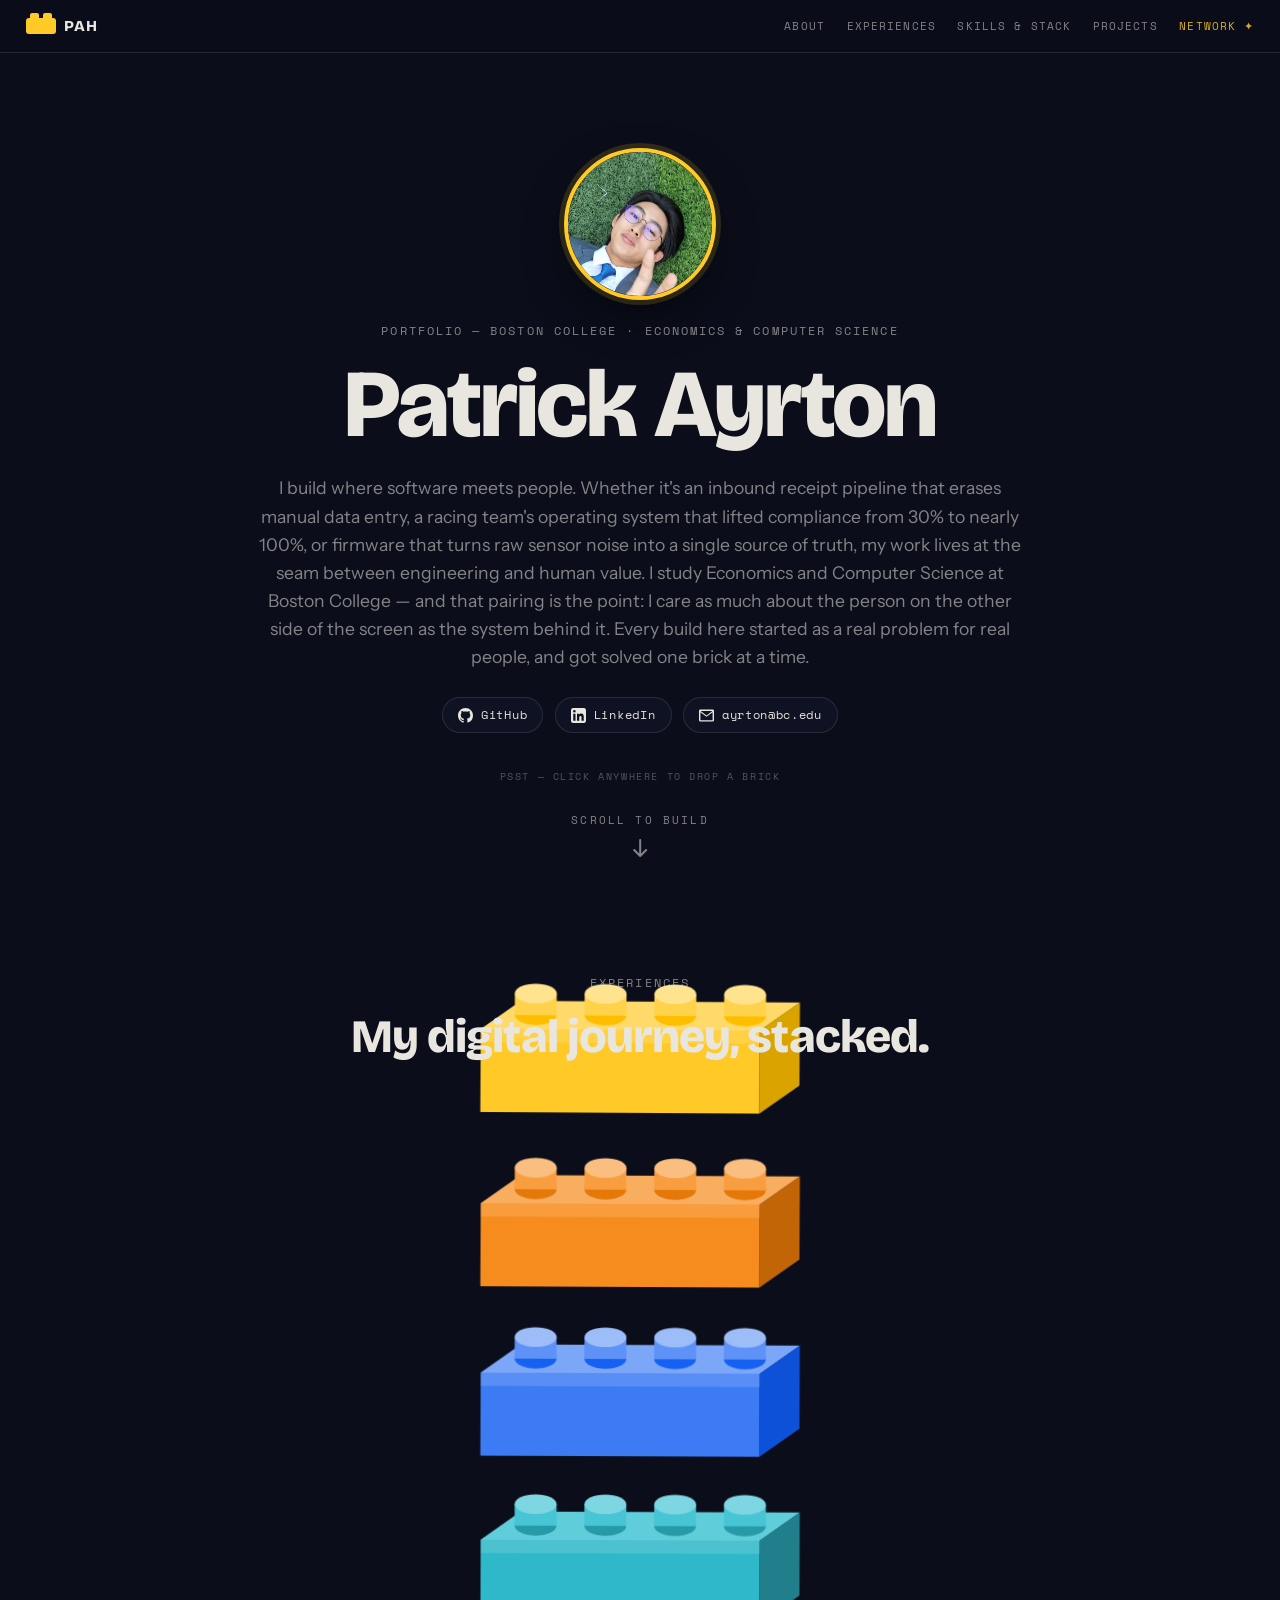
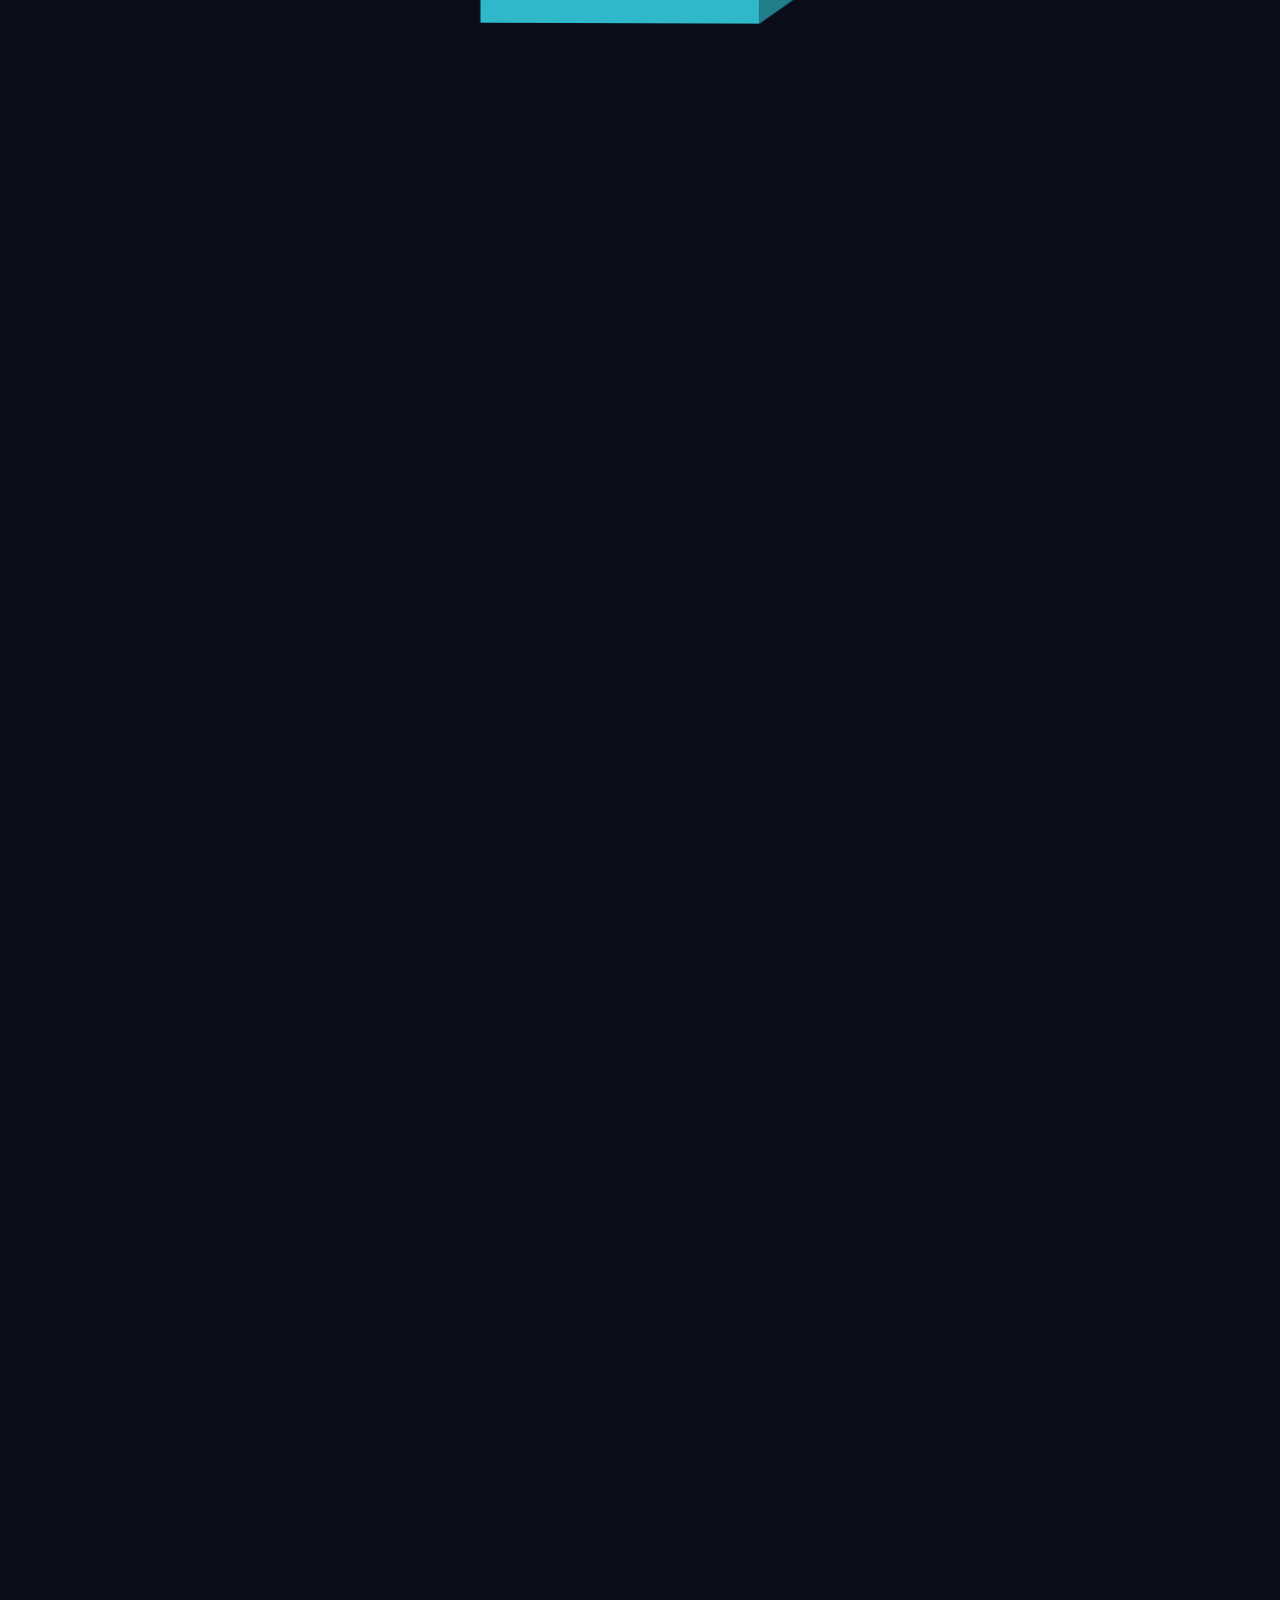
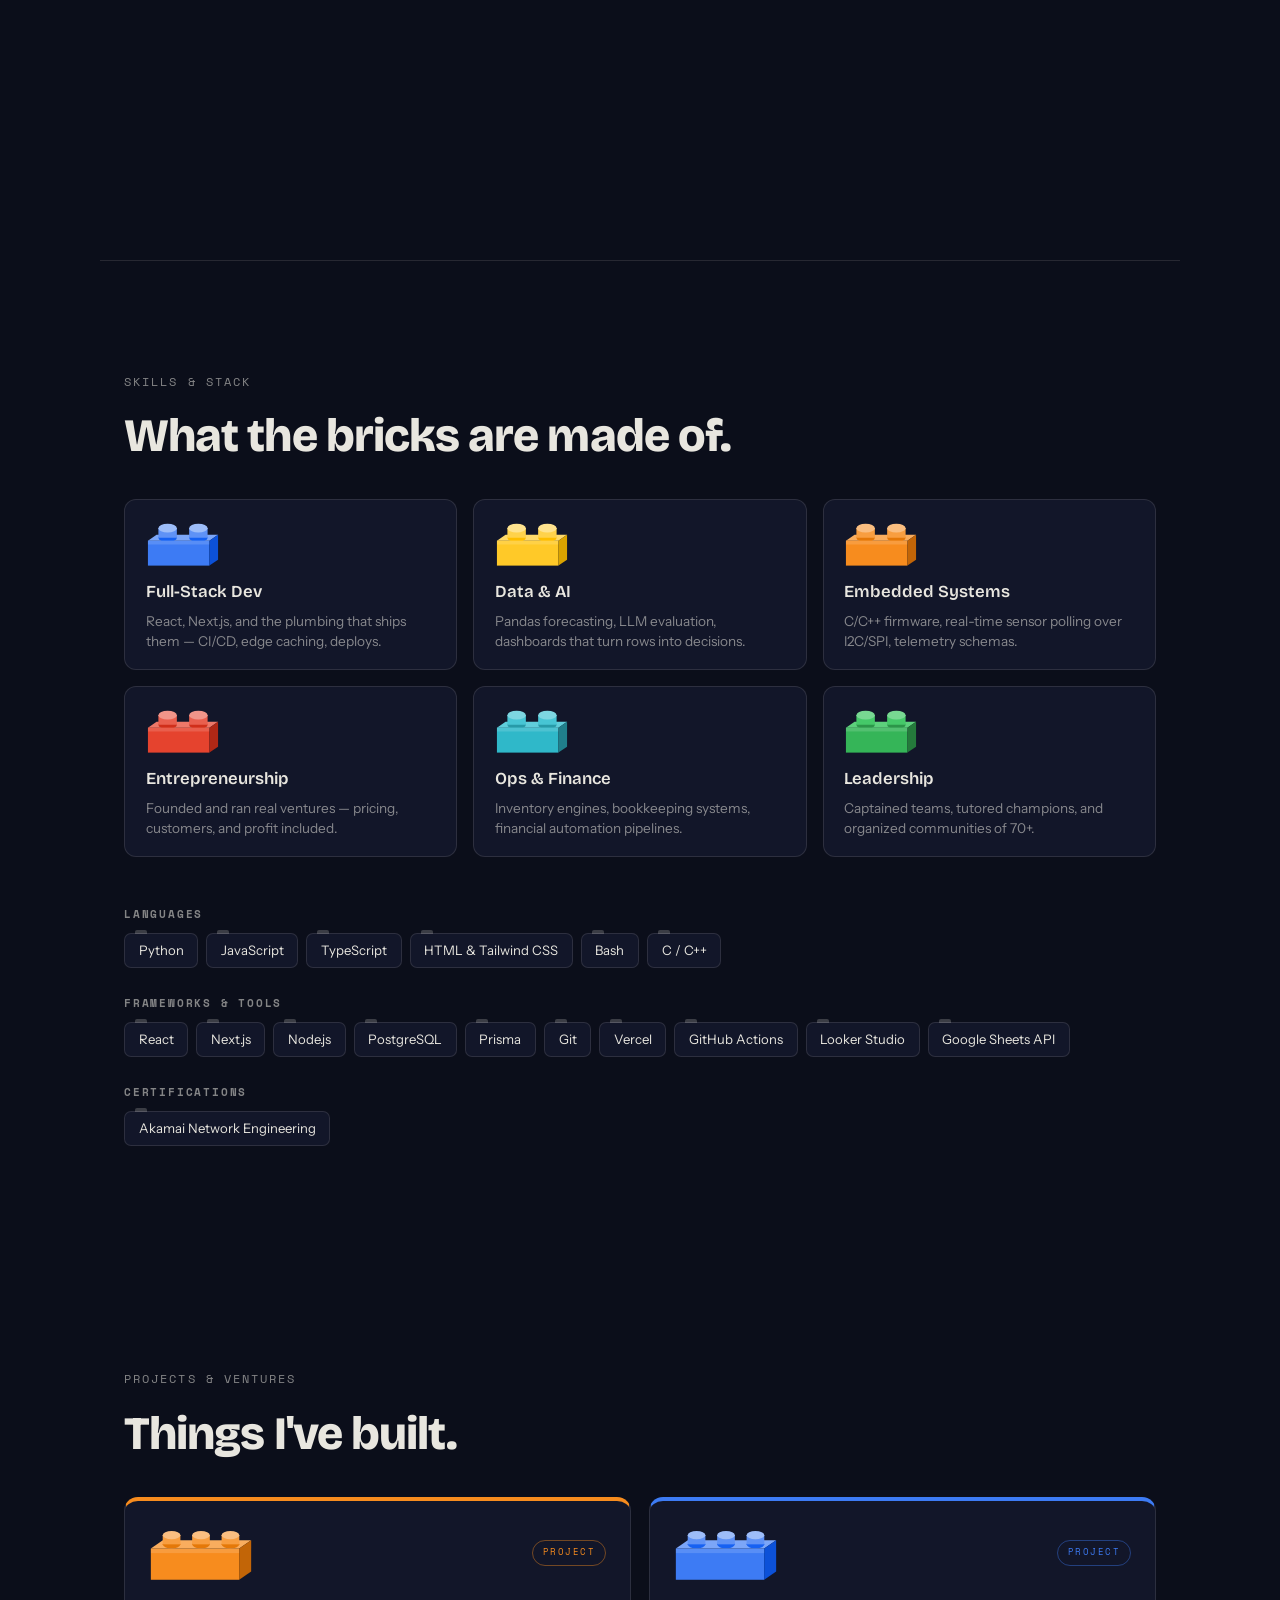
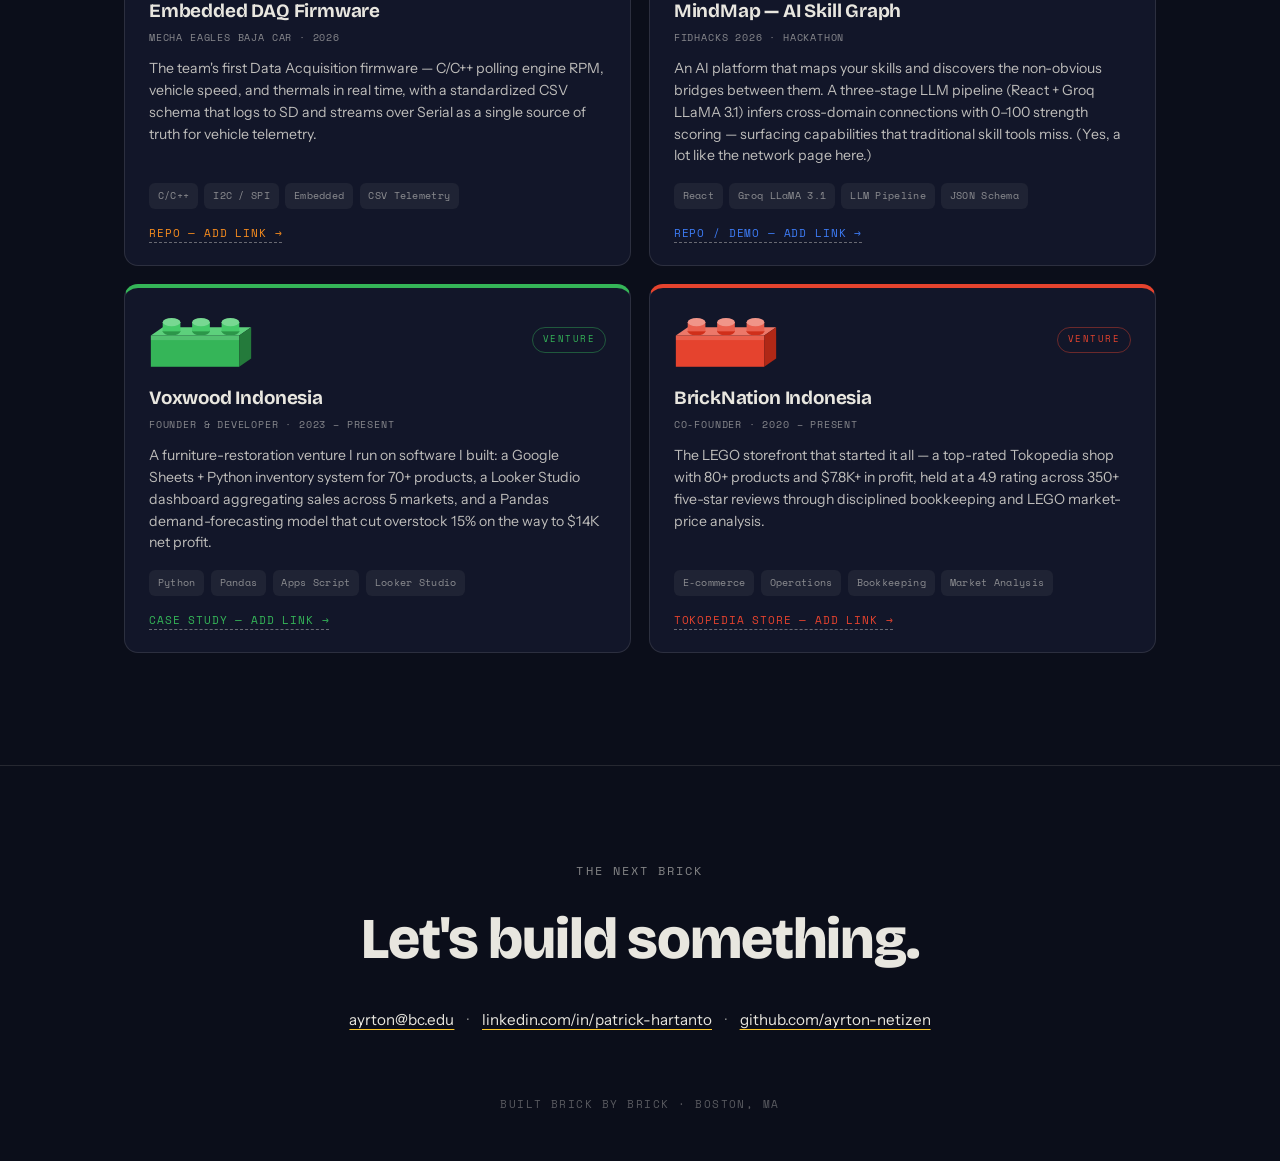
==== index.html @ 3fd34d38 "The Build — LEGO portfolio: scroll-stacked experience tower, skill web, projects & about Co-Authored" ====
<!DOCTYPE html>
<html lang="en">
<head>
<meta charset="UTF-8">
<meta name="viewport" content="width=device-width, initial-scale=1.0">
<title>Patrick Ayrton Hartanto — The Build</title>
<meta name="description" content="Portfolio of Patrick Ayrton Hartanto — software development × the tech side of business. Every experience is a brick.">
<link rel="preconnect" href="https://fonts.googleapis.com">
<link rel="preconnect" href="https://fonts.gstatic.com" crossorigin>
<link href="https://fonts.googleapis.com/css2?family=Bricolage+Grotesque:opsz,wght@12..96,400;12..96,600;12..96,800&family=Instrument+Sans:wght@400;500;600&family=Space+Mono:wght@400;700&display=swap" rel="stylesheet">
<link rel="stylesheet" href="css/style.css?v=11">
<link rel="icon" href="data:image/svg+xml,<svg xmlns='http://www.w3.org/2000/svg' viewBox='0 0 100 100'><rect x='10' y='35' width='80' height='50' rx='8' fill='%23FFC928'/><circle cx='30' cy='35' r='10' fill='%23FFC928'/><circle cx='70' cy='35' r='10' fill='%23FFC928'/></svg>">
</head>
<body>

<header class="site-nav">
  <a class="logo" href="#about" aria-label="Back to top">
    <span class="logo-brick" aria-hidden="true"><i></i><i></i></span>
    <span class="logo-text">PAH</span>
  </a>
  <nav>
    <a href="#about">About</a>
    <a href="#experiences">Experiences</a>
    <a href="#skills">Skills &amp; Stack</a>
    <a href="#projects">Projects</a>
    <a class="nav-fun" href="network.html">Network <span aria-hidden="true">✦</span></a>
  </nav>
</header>

<!-- ——— About ——— -->
<section class="about" id="about">
  <canvas id="hero-bricks" aria-hidden="true"></canvas>
  <div class="about-inner">
  <img class="avatar" src="assets/profile.png" alt="Patrick Ayrton lying on a turf field, reaching toward the camera" width="152" height="152">
  <p class="eyebrow">Portfolio — Boston College · Economics &amp; Computer Science</p>
  <h1>Patrick Ayrton</h1>
  <p class="about-summary">
    I build where software meets people. Whether it's an inbound receipt pipeline
    that erases manual data entry, a racing team's operating system that lifted
    compliance from 30% to nearly 100%, or firmware that turns raw sensor noise
    into a single source of truth, my work lives at the seam between engineering
    and human value. I study Economics and Computer Science at Boston College —
    and that pairing is the point: I care as much about the person on the other
    side of the screen as the system behind it. Every build here started as a
    real problem for real people, and got solved one brick at a time.
  </p>
  <div class="social-row">
    <a class="social-pill" href="https://github.com/ayrton-netizen" target="_blank" rel="noopener">
      <svg width="15" height="15" viewBox="0 0 16 16" fill="currentColor" aria-hidden="true"><path d="M8 0C3.58 0 0 3.58 0 8c0 3.54 2.29 6.53 5.47 7.59.4.07.55-.17.55-.38 0-.19-.01-.82-.01-1.49-2.01.37-2.53-.49-2.69-.94-.09-.23-.48-.94-.82-1.13-.28-.15-.68-.52-.01-.53.63-.01 1.08.58 1.23.82.72 1.21 1.87.87 2.33.66.07-.52.28-.87.51-1.07-1.78-.2-3.64-.89-3.64-3.95 0-.87.31-1.59.82-2.15-.08-.2-.36-1.02.08-2.12 0 0 .67-.21 2.2.82.64-.18 1.32-.27 2-.27s1.36.09 2 .27c1.53-1.04 2.2-.82 2.2-.82.44 1.1.16 1.92.08 2.12.51.56.82 1.27.82 2.15 0 3.07-1.87 3.75-3.65 3.95.29.25.54.73.54 1.48 0 1.07-.01 1.93-.01 2.2 0 .21.15.46.55.38A8.01 8.01 0 0 0 16 8c0-4.42-3.58-8-8-8z"/></svg>
      GitHub
    </a>
    <a class="social-pill" href="https://www.linkedin.com/in/patrick-hartanto/" target="_blank" rel="noopener">
      <svg width="15" height="15" viewBox="0 0 16 16" fill="currentColor" aria-hidden="true"><path d="M13.6 0H2.4A2.4 2.4 0 0 0 0 2.4v11.2A2.4 2.4 0 0 0 2.4 16h11.2a2.4 2.4 0 0 0 2.4-2.4V2.4A2.4 2.4 0 0 0 13.6 0zM4.8 13.6H2.4V6h2.4v7.6zM3.6 4.9a1.4 1.4 0 1 1 0-2.8 1.4 1.4 0 0 1 0 2.8zm10 8.7h-2.4V9.9c0-.9-.3-1.5-1.1-1.5-.6 0-1 .4-1.2.8-.1.2-.1.4-.1.6v3.8H6.4V6h2.4v1c.3-.5.9-1.2 2.2-1.2 1.6 0 2.6 1 2.6 3.2v4.6z"/></svg>
      LinkedIn
    </a>
    <a class="social-pill" href="mailto:ayrton@bc.edu">
      <svg width="15" height="15" viewBox="0 0 16 16" fill="currentColor" aria-hidden="true"><path d="M0 3a1.5 1.5 0 0 1 1.5-1.5h13A1.5 1.5 0 0 1 16 3v10a1.5 1.5 0 0 1-1.5 1.5h-13A1.5 1.5 0 0 1 0 13V3zm1.7.2 6.3 4.7 6.3-4.7H1.7zM14.5 4.6 8 9.4 1.5 4.6V13h13V4.6z"/></svg>
      ayrton@bc.edu
    </a>
  </div>
  <p class="hero-hint">psst — click anywhere to drop a brick</p>
  </div>
  <div class="scroll-cue" aria-hidden="true">
    <span>Scroll to build</span>
    <svg width="16" height="22" viewBox="0 0 16 22" fill="none"><path d="M8 2v16m0 0l-6-6m6 6l6-6" stroke="currentColor" stroke-width="2" stroke-linecap="round" stroke-linejoin="round"/></svg>
  </div>
</section>

<!-- ——— Experiences: the tower ——— -->
<section class="tower-scrolly" id="experiences">
  <div class="tower-stage">
    <div class="tower-head">
      <p class="eyebrow">Experiences</p>
      <h2>My digital journey, stacked.</h2>
      <p class="tower-count" id="tower-count"></p>
    </div>
    <div class="tower" id="tower"></div>
  </div>
</section>

<!-- ——— Skills & stack ——— -->
<section class="skills" id="skills">
  <p class="eyebrow">Skills &amp; Stack</p>
  <h2>What the bricks are made of.</h2>
  <div class="skill-grid" id="skill-grid"></div>
  <div class="stack-groups">
    <div class="stack-group">
      <h3>Languages</h3>
      <div class="chip-row">
        <span class="tech-chip">Python</span><span class="tech-chip">JavaScript</span>
        <span class="tech-chip">TypeScript</span><span class="tech-chip">HTML &amp; Tailwind CSS</span>
        <span class="tech-chip">Bash</span><span class="tech-chip">C / C++</span>
      </div>
    </div>
    <div class="stack-group">
      <h3>Frameworks &amp; Tools</h3>
      <div class="chip-row">
        <span class="tech-chip">React</span><span class="tech-chip">Next.js</span>
        <span class="tech-chip">Node.js</span><span class="tech-chip">PostgreSQL</span>
        <span class="tech-chip">Prisma</span><span class="tech-chip">Git</span>
        <span class="tech-chip">Vercel</span><span class="tech-chip">GitHub Actions</span>
        <span class="tech-chip">Looker Studio</span><span class="tech-chip">Google Sheets API</span>
      </div>
    </div>
    <div class="stack-group">
      <h3>Certifications</h3>
      <div class="chip-row"><span class="tech-chip">Akamai Network Engineering</span></div>
    </div>
  </div>
</section>

<!-- ——— Projects & Ventures ——— -->
<section class="projects" id="projects">
  <p class="eyebrow">Projects &amp; Ventures</p>
  <h2>Things I've built.</h2>
  <div class="project-grid">

    <article class="project-card" style="--accent:#f78c1e">
      <div class="project-top">
        <div class="project-brick" data-color="#f78c1e"></div>
        <span class="project-tag">Project</span>
      </div>
      <h3>Embedded DAQ Firmware</h3>
      <p class="project-meta">Mecha Eagles Baja Car · 2026</p>
      <p class="project-desc">The team's first Data Acquisition firmware — C/C++ polling engine
      RPM, vehicle speed, and thermals in real time, with a standardized CSV schema that logs
      to SD and streams over Serial as a single source of truth for vehicle telemetry.</p>
      <div class="project-tech"><span>C/C++</span><span>I2C / SPI</span><span>Embedded</span><span>CSV Telemetry</span></div>
      <a class="project-link placeholder-link" href="#" title="Add a repo or write-up link">Repo — add link →</a>
    </article>

    <article class="project-card" style="--accent:#3d7bf4">
      <div class="project-top">
        <div class="project-brick" data-color="#3d7bf4"></div>
        <span class="project-tag">Project</span>
      </div>
      <h3>MindMap — AI Skill Graph</h3>
      <p class="project-meta">FidHacks 2026 · Hackathon</p>
      <p class="project-desc">An AI platform that maps your skills and discovers the non-obvious
      bridges between them. A three-stage LLM pipeline (React + Groq LLaMA 3.1) infers
      cross-domain connections with 0–100 strength scoring — surfacing capabilities that
      traditional skill tools miss. (Yes, a lot like the network page here.)</p>
      <div class="project-tech"><span>React</span><span>Groq LLaMA 3.1</span><span>LLM Pipeline</span><span>JSON Schema</span></div>
      <a class="project-link placeholder-link" href="#" title="Add a repo or demo link">Repo / demo — add link →</a>
    </article>

    <article class="project-card" style="--accent:#35b558">
      <div class="project-top">
        <div class="project-brick" data-color="#35b558"></div>
        <span class="project-tag venture">Venture</span>
      </div>
      <h3>Voxwood Indonesia</h3>
      <p class="project-meta">Founder &amp; Developer · 2023 – Present</p>
      <p class="project-desc">A furniture-restoration venture I run on software I built: a Google
      Sheets + Python inventory system for 70+ products, a Looker Studio dashboard aggregating
      sales across 5 markets, and a Pandas demand-forecasting model that cut overstock 15% on
      the way to $14K net profit.</p>
      <div class="project-tech"><span>Python</span><span>Pandas</span><span>Apps Script</span><span>Looker Studio</span></div>
      <a class="project-link placeholder-link" href="#" title="Add a link if you'd like">Case study — add link →</a>
    </article>

    <article class="project-card" style="--accent:#e5432e">
      <div class="project-top">
        <div class="project-brick" data-color="#e5432e"></div>
        <span class="project-tag venture">Venture</span>
      </div>
      <h3>BrickNation Indonesia</h3>
      <p class="project-meta">Co-Founder · 2020 – Present</p>
      <p class="project-desc">The LEGO storefront that started it all — a top-rated Tokopedia shop
      with 80+ products and $7.8K+ in profit, held at a 4.9 rating across 350+ five-star reviews
      through disciplined bookkeeping and LEGO market-price analysis.</p>
      <div class="project-tech"><span>E-commerce</span><span>Operations</span><span>Bookkeeping</span><span>Market Analysis</span></div>
      <a class="project-link placeholder-link" href="#" title="Add your Tokopedia store link">Tokopedia store — add link →</a>
    </article>

  </div>
</section>

<!-- Focus overlay (click-to-zoom card) -->
<div class="focus-overlay" id="focus-overlay" role="dialog" aria-modal="true" aria-labelledby="focus-title" hidden>
  <div class="focus-backdrop" data-close></div>
  <article class="focus-card" id="focus-card">
    <div class="focus-studs" aria-hidden="true"><i></i><i></i><i></i><i></i></div>
    <button class="focus-close" data-close aria-label="Close">&times;</button>
    <div class="focus-scroll">
      <p class="focus-meta" id="focus-meta"></p>
      <h3 id="focus-title"></h3>
      <p class="focus-org" id="focus-org"></p>
      <ul class="focus-points" id="focus-points"></ul>
      <div class="focus-links" id="focus-links"></div>
    </div>
  </article>
</div>

<footer class="contact" id="contact">
  <p class="eyebrow">The next brick</p>
  <h2>Let's build something.</h2>
  <div class="contact-links">
    <a href="mailto:ayrton@bc.edu">ayrton@bc.edu</a>
    <span aria-hidden="true">·</span>
    <a href="https://www.linkedin.com/in/patrick-hartanto/" target="_blank" rel="noopener">linkedin.com/in/patrick-hartanto</a>
    <span aria-hidden="true">·</span>
    <a href="https://github.com/ayrton-netizen" target="_blank" rel="noopener">github.com/ayrton-netizen</a>
  </div>
  <p class="colophon">Built brick by brick · Boston, MA</p>
</footer>

<script src="js/data.js?v=12"></script>
<script src="js/common.js?v=12"></script>
<script src="js/tower.js?v=12"></script>
<script src="js/hero.js?v=12"></script>
</body>
</html>
---- css/style.css ----
/* ————— Tokens ————— */
:root {
  --ink: #0b0e1a;          /* page background — deep night navy */
  --ink-2: #121629;        /* raised panels */
  --line: rgba(232, 230, 223, 0.12);
  --text: #e8e6df;         /* warm bone white */
  --text-dim: rgba(232, 230, 223, 0.55);

  --lego-red: #e5432e;
  --lego-yellow: #ffc928;
  --lego-blue: #3d7bf4;
  --lego-green: #35b558;
  --lego-orange: #f78c1e;
  --lego-azure: #2fb8c9;

  --display: "Bricolage Grotesque", sans-serif;
  --body: "Instrument Sans", sans-serif;
  --mono: "Space Mono", monospace;
}

* { margin: 0; padding: 0; box-sizing: border-box; }

html { scroll-behavior: smooth; scroll-padding-top: 5rem; }

body {
  background: var(--ink);
  color: var(--text);
  font-family: var(--body);
  font-size: 16px;
  line-height: 1.6;
  overflow-x: hidden;
}

::selection { background: var(--lego-yellow); color: var(--ink); }

a { color: inherit; }
button { font: inherit; color: inherit; }

.eyebrow {
  font-family: var(--mono);
  font-size: 0.72rem;
  letter-spacing: 0.18em;
  text-transform: uppercase;
  color: var(--text-dim);
}

section h2 {
  font-family: var(--display);
  font-weight: 800;
  font-size: clamp(1.8rem, 4.5vw, 2.9rem);
  letter-spacing: -0.02em;
  margin: 0.5rem 0 1.6rem;
}

.lede {
  font-size: clamp(1rem, 2.2vw, 1.2rem);
  color: var(--text-dim);
  max-width: 38em;
}

/* ————— Nav ————— */
.site-nav {
  position: fixed;
  inset: 0 0 auto 0;
  z-index: 40;
  display: flex;
  align-items: center;
  justify-content: space-between;
  padding: 0.85rem 1.6rem;
  background: rgba(11, 14, 26, 0.78);
  backdrop-filter: blur(10px);
  -webkit-backdrop-filter: blur(10px);
  border-bottom: 1px solid var(--line);
}

.logo { display: flex; align-items: center; gap: 0.55rem; text-decoration: none; }
.logo-brick { position: relative; width: 30px; height: 16px; background: var(--lego-yellow); border-radius: 3px; display: block; }
.logo-brick i { position: absolute; top: -5px; width: 9px; height: 5px; border-radius: 2px 2px 0 0; background: var(--lego-yellow); }
.logo-brick i:first-child { left: 4px; }
.logo-brick i:last-child { right: 4px; }
.logo-text { font-family: var(--display); font-weight: 800; letter-spacing: 0.06em; font-size: 0.95rem; }

.site-nav nav { display: flex; gap: 1.35rem; flex-wrap: wrap; }
.site-nav nav a {
  font-family: var(--mono);
  font-size: 0.7rem;
  letter-spacing: 0.1em;
  text-transform: uppercase;
  text-decoration: none;
  color: var(--text-dim);
  transition: color 0.2s;
}
.site-nav nav a:hover, .site-nav nav a:focus-visible { color: var(--lego-yellow); }
.site-nav nav .nav-fun { color: var(--lego-yellow); opacity: 0.85; }
.site-nav nav .nav-fun:hover, .site-nav nav .nav-fun.active { opacity: 1; }
.site-nav nav .active { text-decoration: underline; text-underline-offset: 5px; }

/* ————— About ————— */
.about {
  min-height: 100vh;
  display: flex;
  flex-direction: column;
  justify-content: center;
  align-items: center;
  text-align: center;
  padding: 6rem 1.5rem 4rem;
  position: relative;
  overflow: hidden;
}
#hero-bricks {
  position: absolute;
  inset: 0;
  width: 100%;
  height: 100%;
  pointer-events: none;
}
.about-inner {
  position: relative;
  z-index: 1;
  display: flex;
  flex-direction: column;
  align-items: center;
}
.avatar {
  width: 152px;
  height: 152px;
  border-radius: 50%;
  object-fit: cover;
  border: 4px solid var(--lego-yellow);
  box-shadow: 0 0 0 5px rgba(255, 201, 40, 0.15), 0 18px 40px rgba(0, 0, 0, 0.45);
  margin-bottom: 1.4rem;
}
.hero-hint {
  margin-top: 2.2rem;
  font-family: var(--mono);
  font-size: 0.62rem;
  letter-spacing: 0.16em;
  text-transform: uppercase;
  color: rgba(232, 230, 223, 0.32);
}
.about h1 {
  font-family: var(--display);
  font-weight: 800;
  font-size: clamp(2.8rem, 9vw, 6rem);
  line-height: 0.98;
  letter-spacing: -0.02em;
  margin: 1.1rem 0 1.4rem;
}
.about-summary {
  max-width: 44em;
  color: var(--text-dim);
  font-size: clamp(0.95rem, 2vw, 1.1rem);
}
.placeholder-text {
  font-style: italic;
  border: 1px dashed rgba(232, 230, 223, 0.25);
  border-radius: 10px;
  padding: 0.9rem 1.2rem;
}
.placeholder-link { border-bottom: 1px dashed rgba(232, 230, 223, 0.4); }

.social-row {
  display: flex;
  flex-wrap: wrap;
  justify-content: center;
  gap: 0.7rem;
  margin-top: 1.6rem;
}
.social-pill {
  display: inline-flex;
  align-items: center;
  gap: 0.5rem;
  padding: 0.5rem 0.95rem;
  border: 1px solid var(--line);
  border-radius: 999px;
  background: rgba(18, 22, 41, 0.6);
  font-family: var(--mono);
  font-size: 0.72rem;
  letter-spacing: 0.06em;
  text-decoration: none;
  color: var(--text);
  transition: border-color 0.2s, transform 0.2s;
}
.social-pill:hover, .social-pill:focus-visible { border-color: var(--lego-yellow); transform: translateY(-2px); }

.scroll-cue {
  position: absolute;
  bottom: 4.5vh;
  left: 50%;
  transform: translateX(-50%);
  display: flex;
  flex-direction: column;
  align-items: center;
  gap: 0.5rem;
  font-family: var(--mono);
  font-size: 0.68rem;
  letter-spacing: 0.2em;
  text-transform: uppercase;
  color: var(--text-dim);
}
.scroll-cue svg { animation: cue-bob 1.6s ease-in-out infinite; }
@keyframes cue-bob {
  0%, 100% { transform: translateY(0); opacity: 0.5; }
  50% { transform: translateY(6px); opacity: 1; }
}

/* ————— Experiences · the tower ————— */
.tower-scrolly { position: relative; height: 640vh; }
.tower-scrolly.static { height: auto; min-height: 100vh; }
.tower-stage {
  position: sticky;
  top: 0;
  height: 100vh;
  overflow: hidden;
}
.tower-scrolly.static .tower-stage { position: relative; height: 100vh; }

.tower-head {
  position: absolute;
  top: 4.6rem;
  left: 0; right: 0;
  text-align: center;
  z-index: 5;
}
.tower-head h2 { margin-bottom: 0.2rem; }
.tower-count {
  font-family: var(--mono);
  font-size: 0.78rem;
  letter-spacing: 0.18em;
  color: var(--lego-yellow);
  min-height: 1.3em;
}

.tower {
  position: absolute;
  bottom: 7vh;
  left: 50%;
  transform: translateX(-50%);
  display: flex;
  flex-direction: column-reverse;
  align-items: center;
  transition: filter 0.6s;
}
.tower.glow { filter: drop-shadow(0 0 26px rgba(255, 201, 40, 0.35)); }

.tower-row {
  position: relative;
  height: var(--rowH, 51px);  /* front-face height => bricks interlock */
  will-change: transform, opacity;
}
.tower-row:nth-child(1) { z-index: 1; } .tower-row:nth-child(2) { z-index: 2; }
.tower-row:nth-child(3) { z-index: 3; } .tower-row:nth-child(4) { z-index: 4; }
.tower-row:nth-child(5) { z-index: 5; } .tower-row:nth-child(6) { z-index: 6; }
.tower-row:nth-child(7) { z-index: 7; } .tower-row:nth-child(8) { z-index: 8; }
.tower-row:nth-child(9) { z-index: 9; } .tower-row:nth-child(10) { z-index: 10; }

.tower-brick {
  position: absolute;
  bottom: 0;
  left: 50%;
  transform: translateX(-50%);
  background: none;
  border: none;
  padding: 0;
  cursor: default;
  line-height: 0;
}
.tower-brick svg { width: var(--brickW, 216px); height: auto; display: block; }
.settled .tower-brick { cursor: pointer; }
.settled .tower-brick:hover svg, .settled .tower-brick:focus-visible svg {
  transform: translateY(-4px);
  filter: brightness(1.12);
}
.tower-brick svg { transition: transform 0.2s, filter 0.2s; }
.tower-brick:focus-visible { outline: 2px solid var(--lego-yellow); outline-offset: 4px; border-radius: 6px; }

.tower-label {
  position: absolute;
  top: 50%;
  transform: translateY(-50%) translateX(var(--slide, 14px));
  width: min(250px, calc(50vw - var(--brickW, 216px) / 2 - 36px));
  display: flex;
  flex-direction: column;
  gap: 0.05rem;
  opacity: 0;
  transition: opacity 0.4s ease 0.1s, transform 0.4s ease 0.1s;
  pointer-events: none;
}
.label-right .tower-label { left: calc(50% + var(--brickW, 216px) / 2 + 26px); text-align: left; --slide: 14px; }
.label-left .tower-label { right: calc(50% + var(--brickW, 216px) / 2 + 26px); text-align: right; --slide: -14px; align-items: flex-end; }
.settled .tower-label { opacity: 1; transform: translateY(-50%) translateX(0); }

.t-year { font-family: var(--mono); font-size: 0.64rem; letter-spacing: 0.16em; color: var(--lego-yellow); }
.t-tag { font-family: var(--display); font-weight: 600; font-size: 1rem; line-height: 1.2; }
.t-note { font-size: 0.78rem; color: var(--text-dim); line-height: 1.35; }


/* ————— Skills & stack ————— */
.skills, .projects {
  padding: 7rem 1.5rem;
  max-width: 1080px;
  margin: 0 auto;
}
.skills { border-top: 1px solid var(--line); }

.skill-grid {
  display: grid;
  grid-template-columns: repeat(3, 1fr);
  gap: 1rem;
  margin-bottom: 3rem;
}
.skill-card {
  background: var(--ink-2);
  border: 1px solid var(--line);
  border-radius: 12px;
  padding: 1.2rem 1.3rem 1.1rem;
  transition: transform 0.2s, border-color 0.2s;
}
.skill-card:hover { transform: translateY(-3px); border-color: color-mix(in srgb, var(--accent) 55%, transparent); }
.skill-brick { line-height: 0; margin-bottom: 0.7rem; }
.skill-brick svg { width: 74px; height: auto; }
.skill-card h3 { font-family: var(--display); font-weight: 600; font-size: 1.05rem; margin-bottom: 0.3rem; }
.skill-card p { font-size: 0.85rem; color: var(--text-dim); line-height: 1.5; }

.stack-groups { display: grid; gap: 1.6rem; }
.stack-group h3 {
  font-family: var(--mono);
  font-size: 0.7rem;
  font-weight: 700;
  letter-spacing: 0.16em;
  text-transform: uppercase;
  color: var(--text-dim);
  margin-bottom: 0.6rem;
}
.chip-row { display: flex; flex-wrap: wrap; gap: 0.5rem; }
.tech-chip {
  position: relative;
  padding: 0.42rem 0.85rem 0.38rem;
  background: var(--ink-2);
  border: 1px solid var(--line);
  border-radius: 7px;
  font-size: 0.82rem;
}
.tech-chip::before {
  content: "";
  position: absolute;
  top: -4px;
  left: 10px;
  width: 12px;
  height: 4px;
  border-radius: 2px 2px 0 0;
  background: rgba(232, 230, 223, 0.22);
}

/* ————— Projects & ventures ————— */
.project-grid {
  display: grid;
  grid-template-columns: repeat(2, 1fr);
  gap: 1.1rem;
}
.project-card {
  display: flex;
  flex-direction: column;
  border-radius: 14px;
  padding: 1.5rem 1.5rem 1.4rem;
  background: var(--ink-2);
  border: 1px solid var(--line);
  border-top: 4px solid var(--accent, var(--lego-yellow));
  transition: transform 0.2s, border-color 0.2s;
}
.project-card:hover { transform: translateY(-4px); border-color: color-mix(in srgb, var(--accent) 45%, var(--line)); }

.project-top { display: flex; align-items: center; justify-content: space-between; margin-bottom: 0.9rem; }
.project-brick { line-height: 0; }
.project-brick svg { width: 104px; height: auto; }
.project-tag {
  font-family: var(--mono);
  font-size: 0.58rem;
  letter-spacing: 0.16em;
  text-transform: uppercase;
  color: var(--accent);
  border: 1px solid color-mix(in srgb, var(--accent) 42%, transparent);
  border-radius: 999px;
  padding: 0.28rem 0.62rem;
}

.project-card h3 {
  font-family: var(--display);
  font-weight: 700;
  font-size: 1.18rem;
  letter-spacing: -0.01em;
  margin-bottom: 0.25rem;
}
.project-meta {
  font-family: var(--mono);
  font-size: 0.64rem;
  letter-spacing: 0.08em;
  text-transform: uppercase;
  color: var(--text-dim);
  margin-bottom: 0.75rem;
}
.project-desc {
  font-size: 0.88rem;
  color: rgba(232, 230, 223, 0.8);
  line-height: 1.55;
  margin-bottom: 1rem;
}
.project-tech {
  display: flex;
  flex-wrap: wrap;
  gap: 0.4rem;
  margin-top: auto;
  margin-bottom: 1rem;
}
.project-tech span {
  font-family: var(--mono);
  font-size: 0.62rem;
  letter-spacing: 0.03em;
  padding: 0.3rem 0.55rem;
  border-radius: 6px;
  background: rgba(232, 230, 223, 0.06);
  color: var(--text-dim);
}
.project-link {
  align-self: flex-start;
  font-family: var(--mono);
  font-size: 0.66rem;
  letter-spacing: 0.08em;
  text-transform: uppercase;
  color: var(--accent);
  text-decoration: none;
}
.project-link:hover, .project-link:focus-visible { text-decoration: underline; text-underline-offset: 3px; }

/* ————— Network page ————— */
.network-stage {
  position: relative;
  height: 100vh;
  min-height: 540px;
  background: radial-gradient(ellipse 70% 55% at 50% 45%, #131832 0%, var(--ink) 75%);
}
#net-canvas {
  position: absolute;
  inset: 0;
  width: 100%;
  height: 100%;
  display: block;
}
.net-hud {
  position: absolute;
  top: 4.6rem;
  left: 1.4rem;
  background: rgba(18, 22, 41, 0.72);
  border: 1px solid var(--line);
  border-radius: 10px;
  backdrop-filter: blur(6px);
  padding: 0.75rem 1.1rem 0.85rem;
  pointer-events: none;
  max-width: min(360px, calc(100vw - 2.8rem));
}
.net-hud h1 {
  font-family: var(--display);
  font-weight: 800;
  font-size: clamp(1.3rem, 2.6vw, 1.8rem);
  letter-spacing: -0.01em;
  margin: 0.3rem 0 0.2rem;
}
.net-hud .hint { font-size: 0.78rem; color: var(--text-dim); }

.legend {
  list-style: none;
  position: absolute;
  top: 4.6rem;
  right: 1.4rem;
  display: grid;
  gap: 0.45rem;
  padding: 0.85rem 1rem;
  background: rgba(18, 22, 41, 0.72);
  border: 1px solid var(--line);
  border-radius: 10px;
  backdrop-filter: blur(6px);
}
.legend li {
  display: flex;
  align-items: center;
  gap: 0.55rem;
  font-family: var(--mono);
  font-size: 0.64rem;
  letter-spacing: 0.08em;
  text-transform: uppercase;
  color: var(--text-dim);
}
.legend .chip {
  width: 16px;
  height: 9px;
  border-radius: 2px;
  position: relative;
  flex: none;
}
.legend .chip::before {
  content: "";
  position: absolute;
  top: -3px;
  left: 4px;
  width: 5px;
  height: 3px;
  border-radius: 1.5px 1.5px 0 0;
  background: inherit;
}

/* explainer popup */
.net-intro {
  position: fixed;
  inset: 0;
  z-index: 70;
  display: flex;
  align-items: center;
  justify-content: center;
  padding: 1.2rem;
  background: rgba(8, 10, 20, 0.6);
  backdrop-filter: blur(10px);
  -webkit-backdrop-filter: blur(10px);
  animation: intro-in 0.35s ease;
  transition: opacity 0.3s ease;
}
.net-intro.closing { opacity: 0; pointer-events: none; }
@keyframes intro-in { from { opacity: 0; } to { opacity: 1; } }

.net-intro-card {
  position: relative;
  width: min(480px, 94vw);
  background: var(--ink-2);
  border: 1px solid var(--line);
  border-top: 5px solid var(--lego-yellow);
  border-radius: 14px;
  padding: 1.9rem 2rem 1.7rem;
  box-shadow: 0 30px 80px rgba(0, 0, 0, 0.55), 0 0 60px rgba(255, 201, 40, 0.14);
}
.net-intro-studs {
  position: absolute;
  top: -14px;
  left: 0; right: 0;
  display: flex;
  justify-content: center;
  gap: 14%;
  pointer-events: none;
}
.net-intro-studs i { width: 34px; height: 10px; border-radius: 5px 5px 0 0; background: var(--lego-yellow); }
.net-intro-close {
  position: absolute;
  top: 0.7rem;
  right: 0.85rem;
  width: 34px;
  height: 34px;
  border: none;
  border-radius: 8px;
  background: transparent;
  color: var(--text-dim);
  font-size: 1.5rem;
  line-height: 1;
  cursor: pointer;
  transition: background 0.2s, color 0.2s;
}
.net-intro-close:hover, .net-intro-close:focus-visible { background: rgba(232, 230, 223, 0.08); color: var(--text); }
.net-intro-card h2 {
  font-family: var(--display);
  font-weight: 800;
  font-size: clamp(1.3rem, 4vw, 1.7rem);
  letter-spacing: -0.01em;
  margin: 0.4rem 0 0.7rem;
}
.net-intro-card p { font-size: 0.92rem; color: rgba(232, 230, 223, 0.82); }
.net-intro-tip {
  margin-top: 0.9rem;
  font-family: var(--mono);
  font-size: 0.68rem !important;
  letter-spacing: 0.08em;
  color: var(--lego-yellow) !important;
}

/* ————— Focus overlay ————— */
.focus-overlay {
  position: fixed;
  inset: 0;
  z-index: 60;
  display: flex;
  align-items: center;
  justify-content: center;
  padding: 1.2rem;
}
.focus-overlay[hidden] { display: none; }

.focus-backdrop {
  position: absolute;
  inset: 0;
  background: rgba(8, 10, 20, 0.55);
  backdrop-filter: blur(14px) saturate(0.8);
  -webkit-backdrop-filter: blur(14px) saturate(0.8);
  opacity: 0;
  transition: opacity 0.35s ease;
}
.focus-overlay.open .focus-backdrop { opacity: 1; }

.focus-card {
  position: relative;
  width: min(560px, 94vw);
  background: var(--ink-2);
  border: 1px solid var(--line);
  border-top: 5px solid var(--accent, var(--lego-yellow));
  border-radius: 14px;
  padding: 2rem 2.1rem 1.8rem;
  transform: translateY(24px) scale(0.92);
  opacity: 0;
  transition: transform 0.4s cubic-bezier(0.2, 0.9, 0.25, 1.1), opacity 0.3s ease;
  box-shadow: 0 30px 80px rgba(0, 0, 0, 0.55), 0 0 60px color-mix(in srgb, var(--accent, var(--lego-yellow)) 18%, transparent);
}
.focus-overlay.open .focus-card { transform: translateY(0) scale(1); opacity: 1; }

.focus-scroll { overflow-y: auto; max-height: calc(82vh - 4rem); }

.focus-studs {
  position: absolute;
  top: -14px;
  left: 0; right: 0;
  display: flex;
  justify-content: center;
  gap: 12%;
  pointer-events: none;
}
.focus-studs i { width: 34px; height: 10px; border-radius: 5px 5px 0 0; background: var(--accent, var(--lego-yellow)); }

.focus-close {
  position: absolute;
  top: 0.7rem;
  right: 0.85rem;
  width: 34px;
  height: 34px;
  border: none;
  border-radius: 8px;
  background: transparent;
  color: var(--text-dim);
  font-size: 1.5rem;
  line-height: 1;
  cursor: pointer;
  transition: background 0.2s, color 0.2s;
  z-index: 2;
}
.focus-close:hover, .focus-close:focus-visible { background: rgba(232, 230, 223, 0.08); color: var(--text); }

.focus-meta {
  font-family: var(--mono);
  font-size: 0.68rem;
  letter-spacing: 0.16em;
  text-transform: uppercase;
  color: var(--accent, var(--lego-yellow));
  margin-bottom: 0.7rem;
  padding-right: 2.2rem;
}
.focus-card h3 {
  font-family: var(--display);
  font-weight: 800;
  font-size: clamp(1.4rem, 4vw, 1.9rem);
  line-height: 1.08;
  letter-spacing: -0.01em;
}
.focus-org { color: var(--text-dim); font-size: 0.95rem; margin: 0.35rem 0 1.1rem; }
.focus-points { list-style: none; display: grid; gap: 0.7rem; margin-bottom: 1.3rem; }
.focus-points li {
  position: relative;
  padding-left: 1.35rem;
  font-size: 0.92rem;
  color: rgba(232, 230, 223, 0.82);
}
.focus-points li::before {
  content: "";
  position: absolute;
  left: 0;
  top: 0.42em;
  width: 0.7em;
  height: 0.45em;
  border-radius: 2px;
  background: var(--accent, var(--lego-yellow));
  opacity: 0.85;
}
.focus-links {
  display: flex;
  flex-wrap: wrap;
  gap: 0.45rem;
  border-top: 1px solid var(--line);
  padding-top: 1.1rem;
}
.focus-links .skill-chip {
  font-family: var(--mono);
  font-size: 0.64rem;
  letter-spacing: 0.1em;
  text-transform: uppercase;
  padding: 0.34rem 0.65rem;
  border-radius: 999px;
  border: 1px solid var(--line);
  color: var(--text-dim);
}
.focus-links .skill-chip b { font-weight: 400; color: var(--chip, var(--text)); }

/* ————— Contact ————— */
.contact {
  position: relative;
  padding: 6rem 1.5rem 3rem;
  text-align: center;
  border-top: 1px solid var(--line);
}
.contact h2 {
  font-family: var(--display);
  font-weight: 800;
  font-size: clamp(2rem, 6vw, 3.6rem);
  letter-spacing: -0.02em;
  margin: 0.8rem 0 1.4rem;
}
.contact-links {
  display: flex;
  flex-wrap: wrap;
  justify-content: center;
  gap: 0.8rem;
  font-size: 0.95rem;
}
.contact-links a {
  color: var(--text);
  text-decoration-color: var(--lego-yellow);
  text-underline-offset: 4px;
  transition: color 0.2s;
}
.contact-links a:hover { color: var(--lego-yellow); }
.contact-links span { color: var(--text-dim); }
.colophon {
  margin-top: 4rem;
  font-family: var(--mono);
  font-size: 0.66rem;
  letter-spacing: 0.14em;
  text-transform: uppercase;
  color: rgba(232, 230, 223, 0.35);
}

/* ————— Responsive ————— */
@media (max-width: 880px) {
  .skill-grid, .project-grid { grid-template-columns: repeat(2, 1fr); }
}
@media (max-width: 720px) {
  .site-nav { padding: 0.7rem 1rem; }
  .site-nav nav { gap: 0.85rem; }
  .site-nav nav a { font-size: 0.62rem; }
  .avatar { width: 118px; height: 118px; }
  .t-tag { font-size: 0.78rem; }
  .t-year { font-size: 0.58rem; }
  .t-note { display: none; }
  .skill-grid, .project-grid { grid-template-columns: 1fr; }
  .focus-card { padding: 1.6rem 1.3rem 1.4rem; }
  .legend { top: auto; bottom: 1rem; right: 1rem; grid-template-columns: repeat(2, auto); column-gap: 0.9rem; padding: 0.6rem 0.75rem; }
  .legend li { font-size: 0.56rem; }
  .net-hud { top: 7.4rem; }
}

/* ————— Reduced motion ————— */
@media (prefers-reduced-motion: reduce) {
  html { scroll-behavior: auto; }
  .scroll-cue svg { animation: none; }
  .focus-card, .focus-backdrop, .tower-label, .tower-row { transition: none; }
}
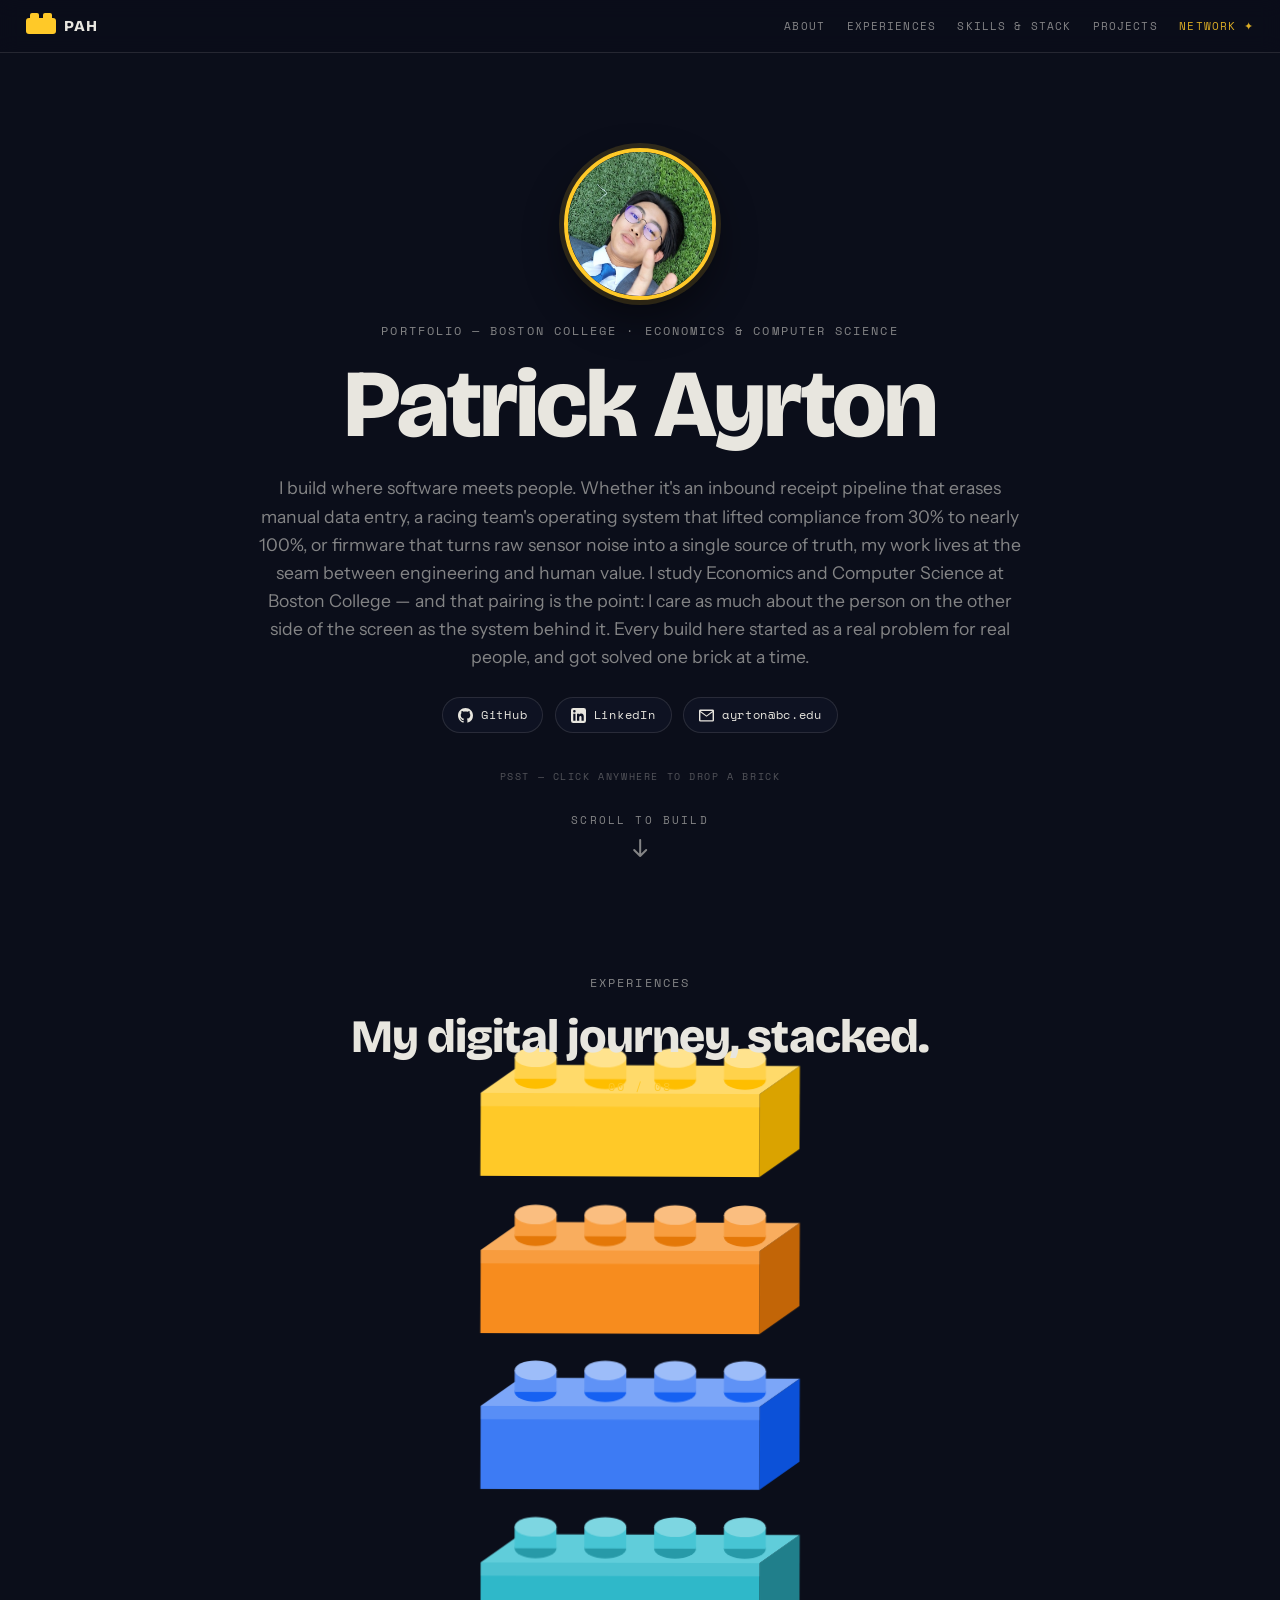
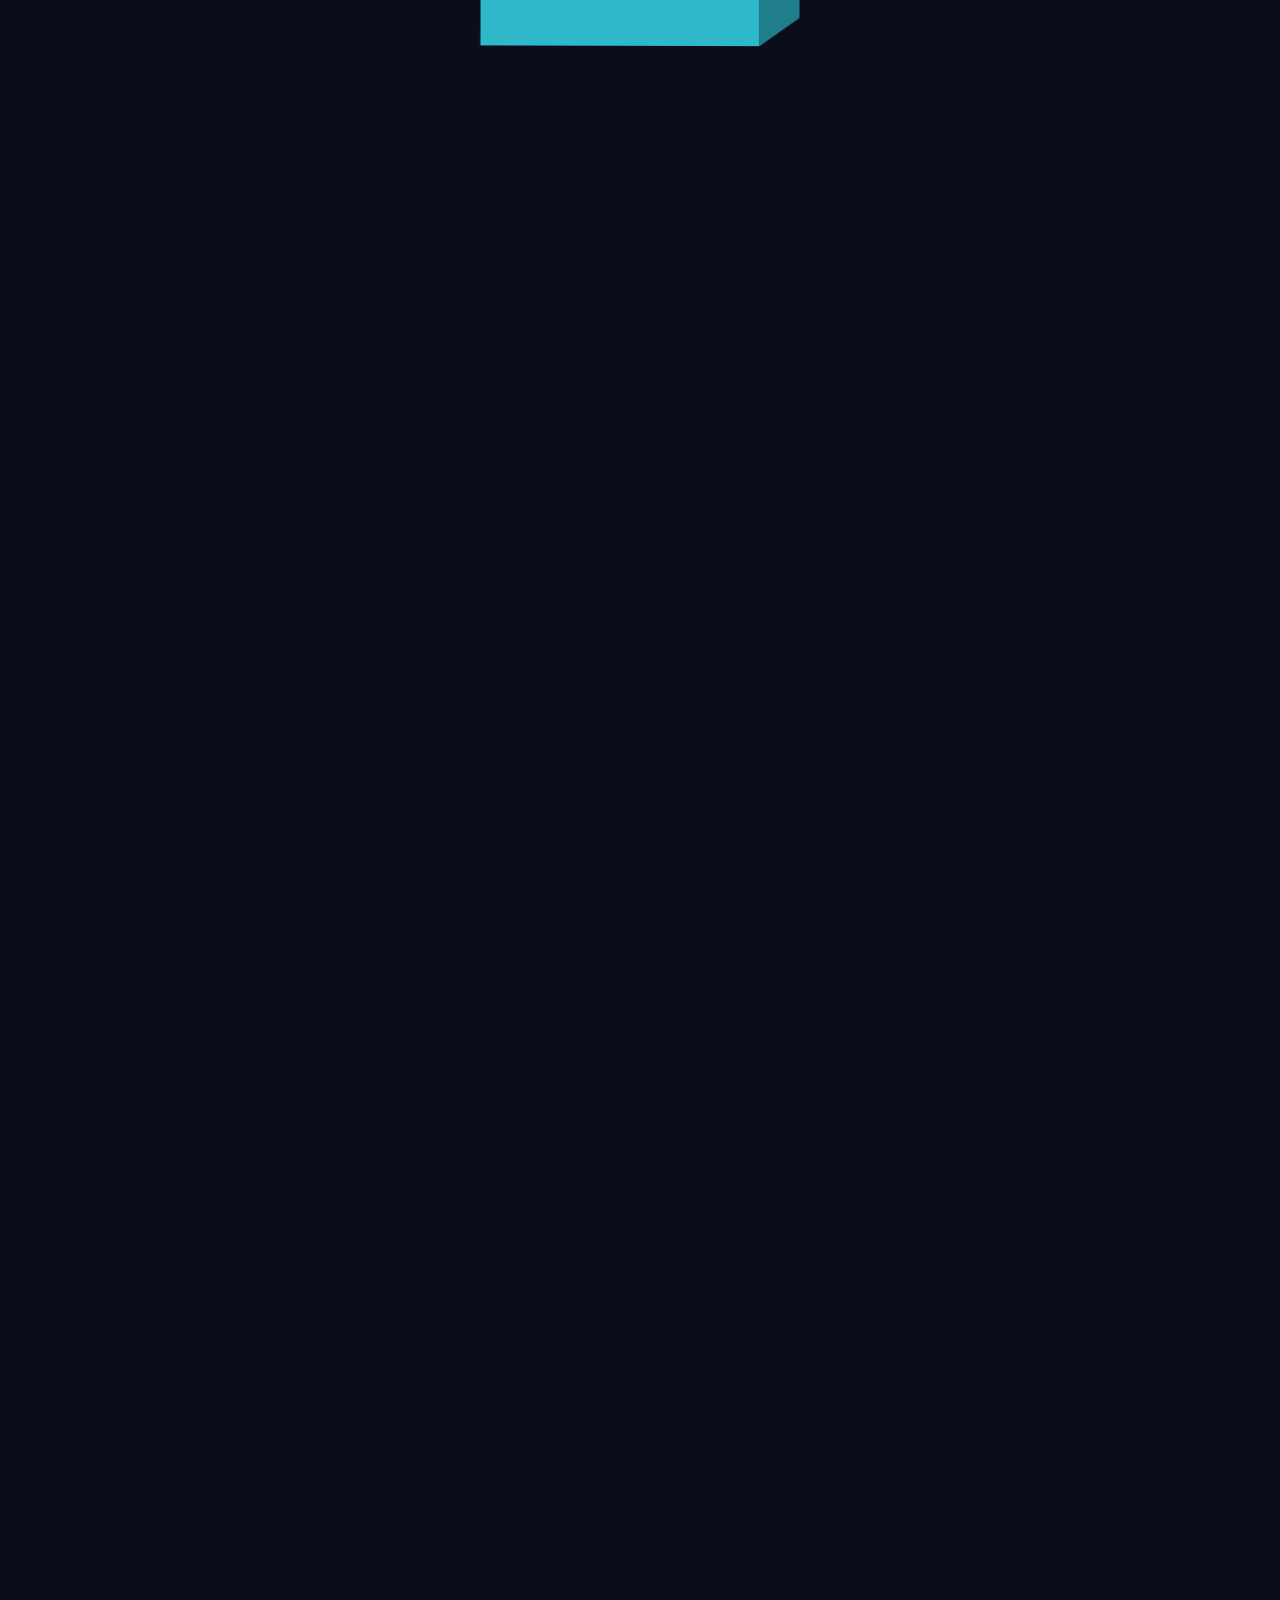
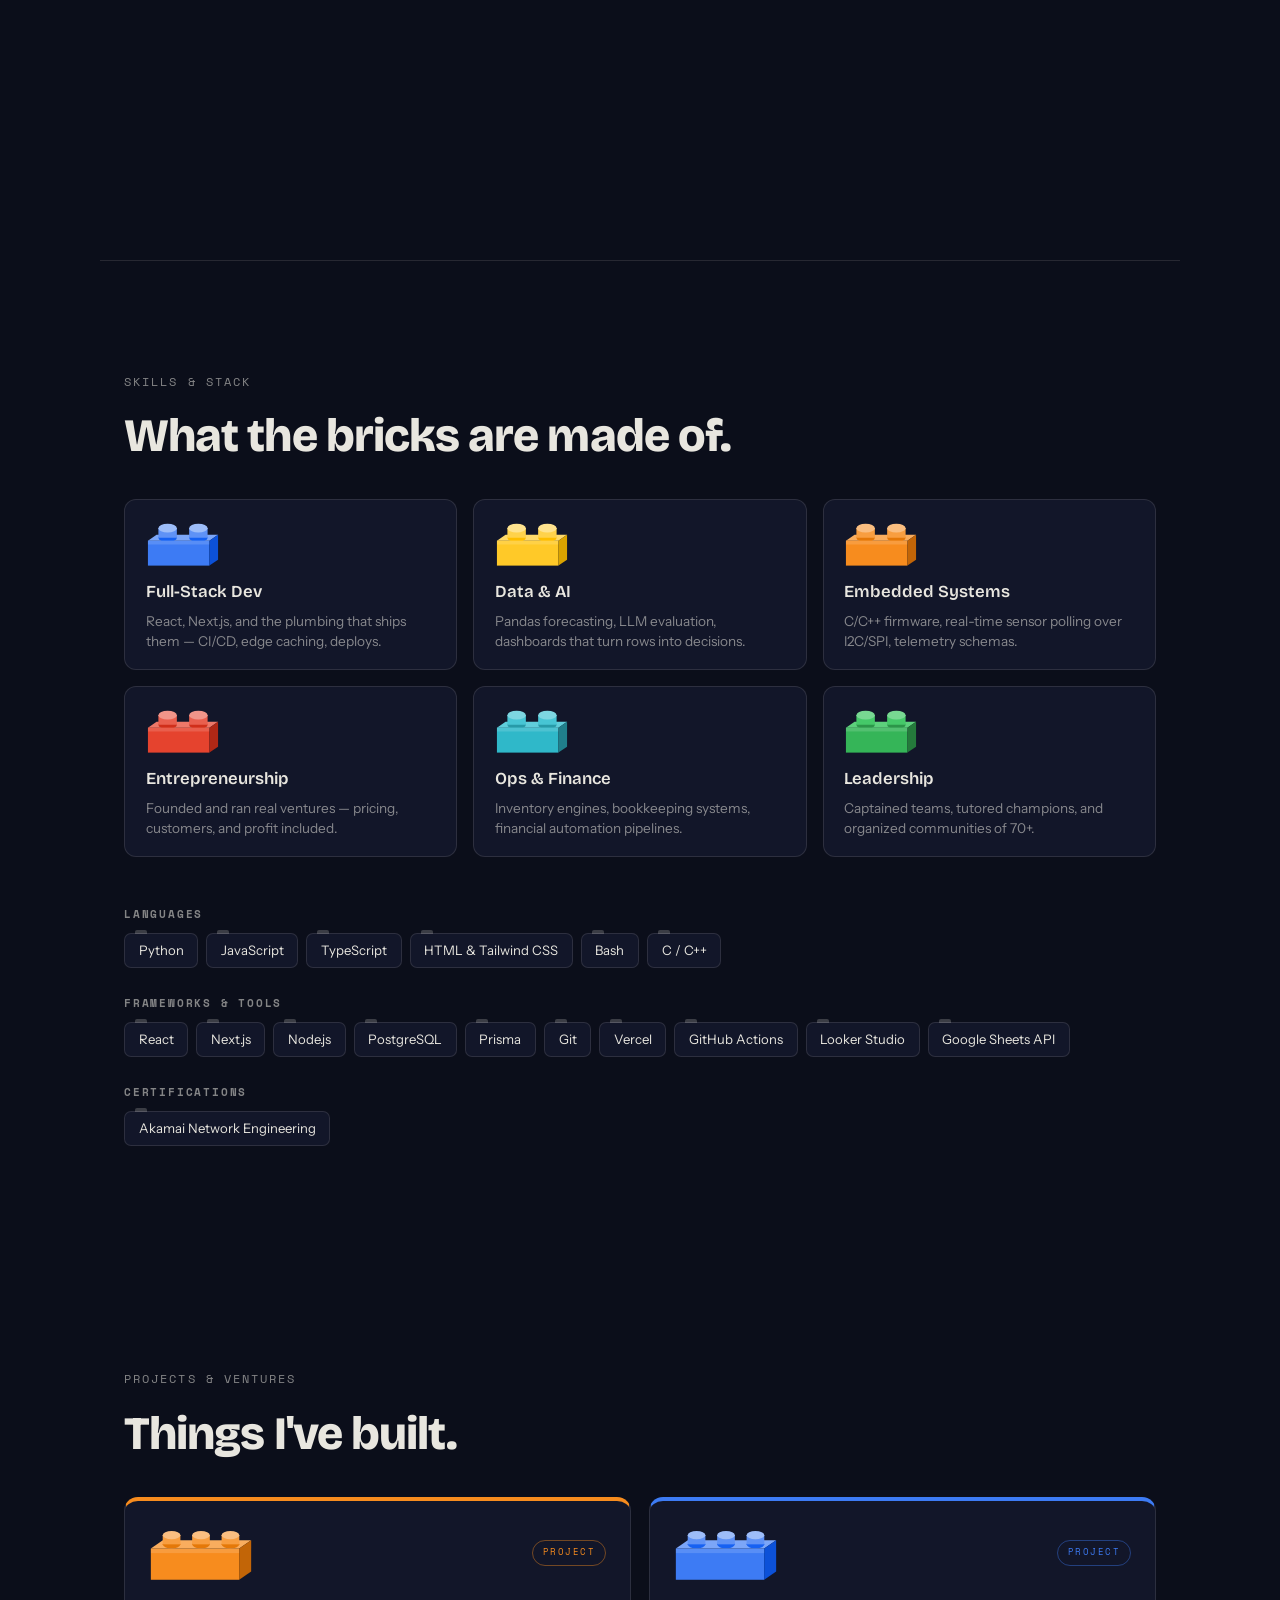
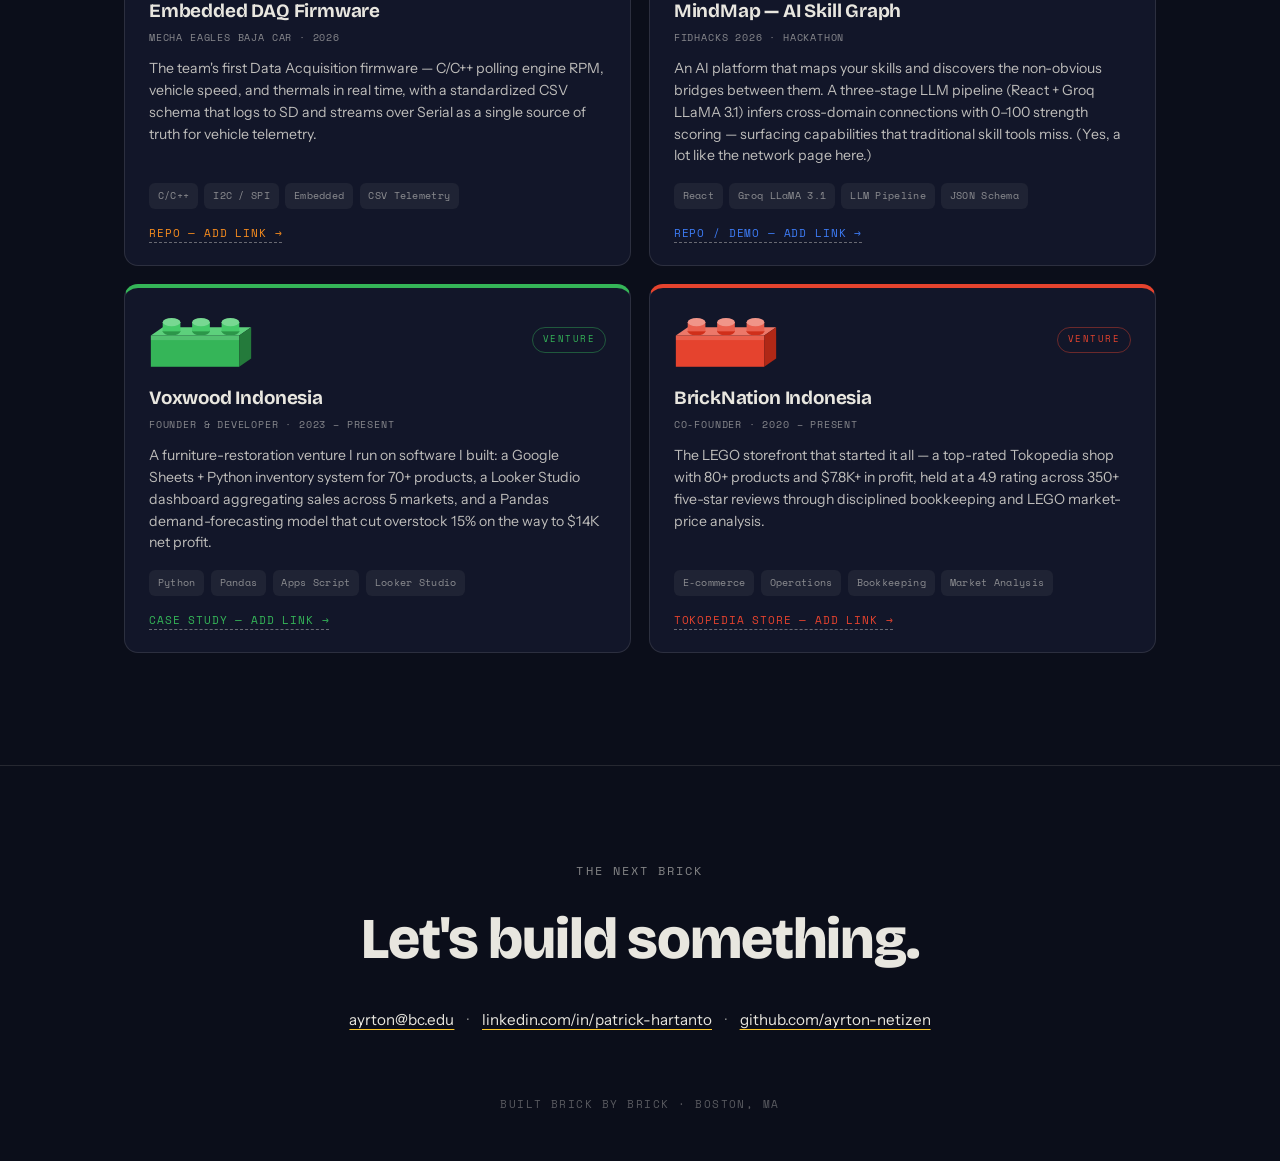
==== commit a0dee0fe: "Tower: keep drop-and-stack animation for everyone (gentle under reduce-motion), tighten drop onto st" ====
--- a/index.html
+++ b/index.html
@@ -8,7 +8,7 @@
 <link rel="preconnect" href="https://fonts.googleapis.com">
 <link rel="preconnect" href="https://fonts.gstatic.com" crossorigin>
 <link href="https://fonts.googleapis.com/css2?family=Bricolage+Grotesque:opsz,wght@12..96,400;12..96,600;12..96,800&family=Instrument+Sans:wght@400;500;600&family=Space+Mono:wght@400;700&display=swap" rel="stylesheet">
-<link rel="stylesheet" href="css/style.css?v=11">
+<link rel="stylesheet" href="css/style.css?v=14">
 <link rel="icon" href="data:image/svg+xml,<svg xmlns='http://www.w3.org/2000/svg' viewBox='0 0 100 100'><rect x='10' y='35' width='80' height='50' rx='8' fill='%23FFC928'/><circle cx='30' cy='35' r='10' fill='%23FFC928'/><circle cx='70' cy='35' r='10' fill='%23FFC928'/></svg>">
 </head>
 <body>
@@ -205,9 +205,9 @@
   <p class="colophon">Built brick by brick · Boston, MA</p>
 </footer>
 
-<script src="js/data.js?v=12"></script>
-<script src="js/common.js?v=12"></script>
-<script src="js/tower.js?v=12"></script>
-<script src="js/hero.js?v=12"></script>
+<script src="js/data.js?v=14"></script>
+<script src="js/common.js?v=14"></script>
+<script src="js/tower.js?v=14"></script>
+<script src="js/hero.js?v=14"></script>
 </body>
 </html>
